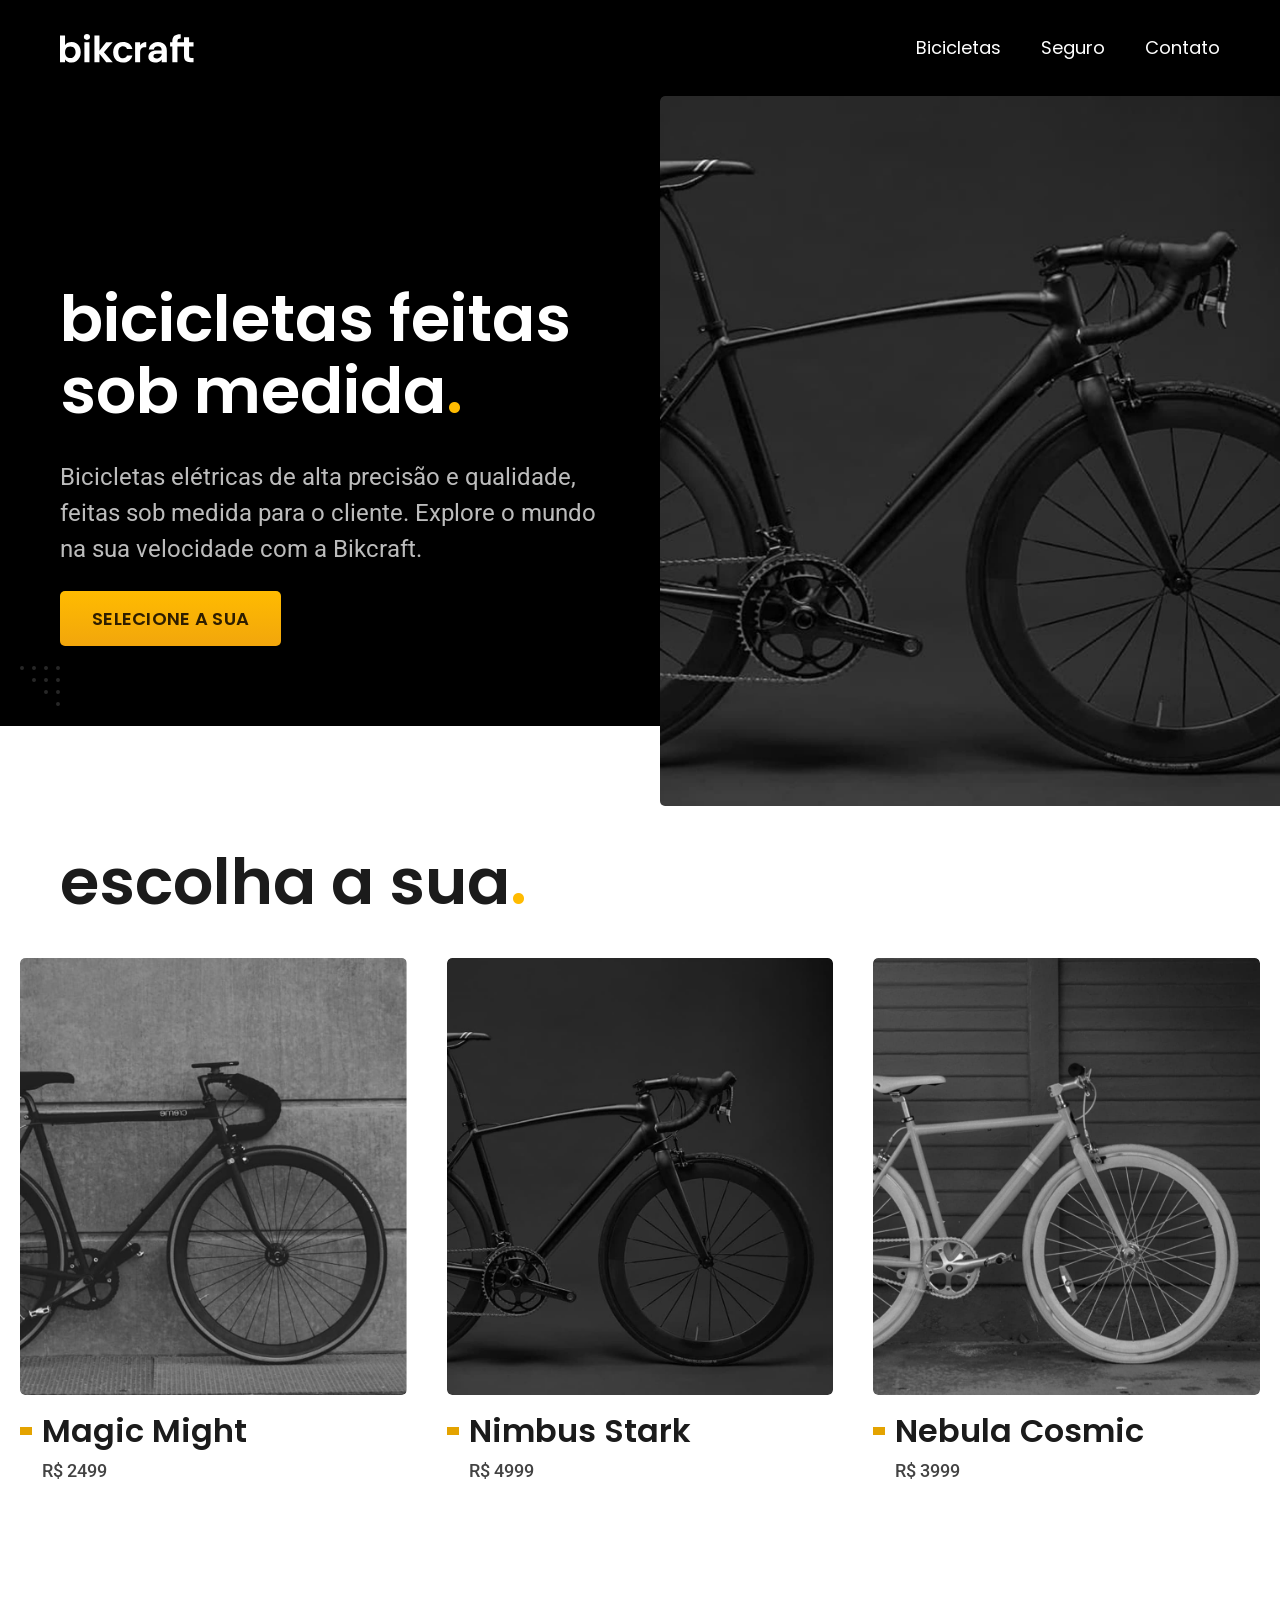
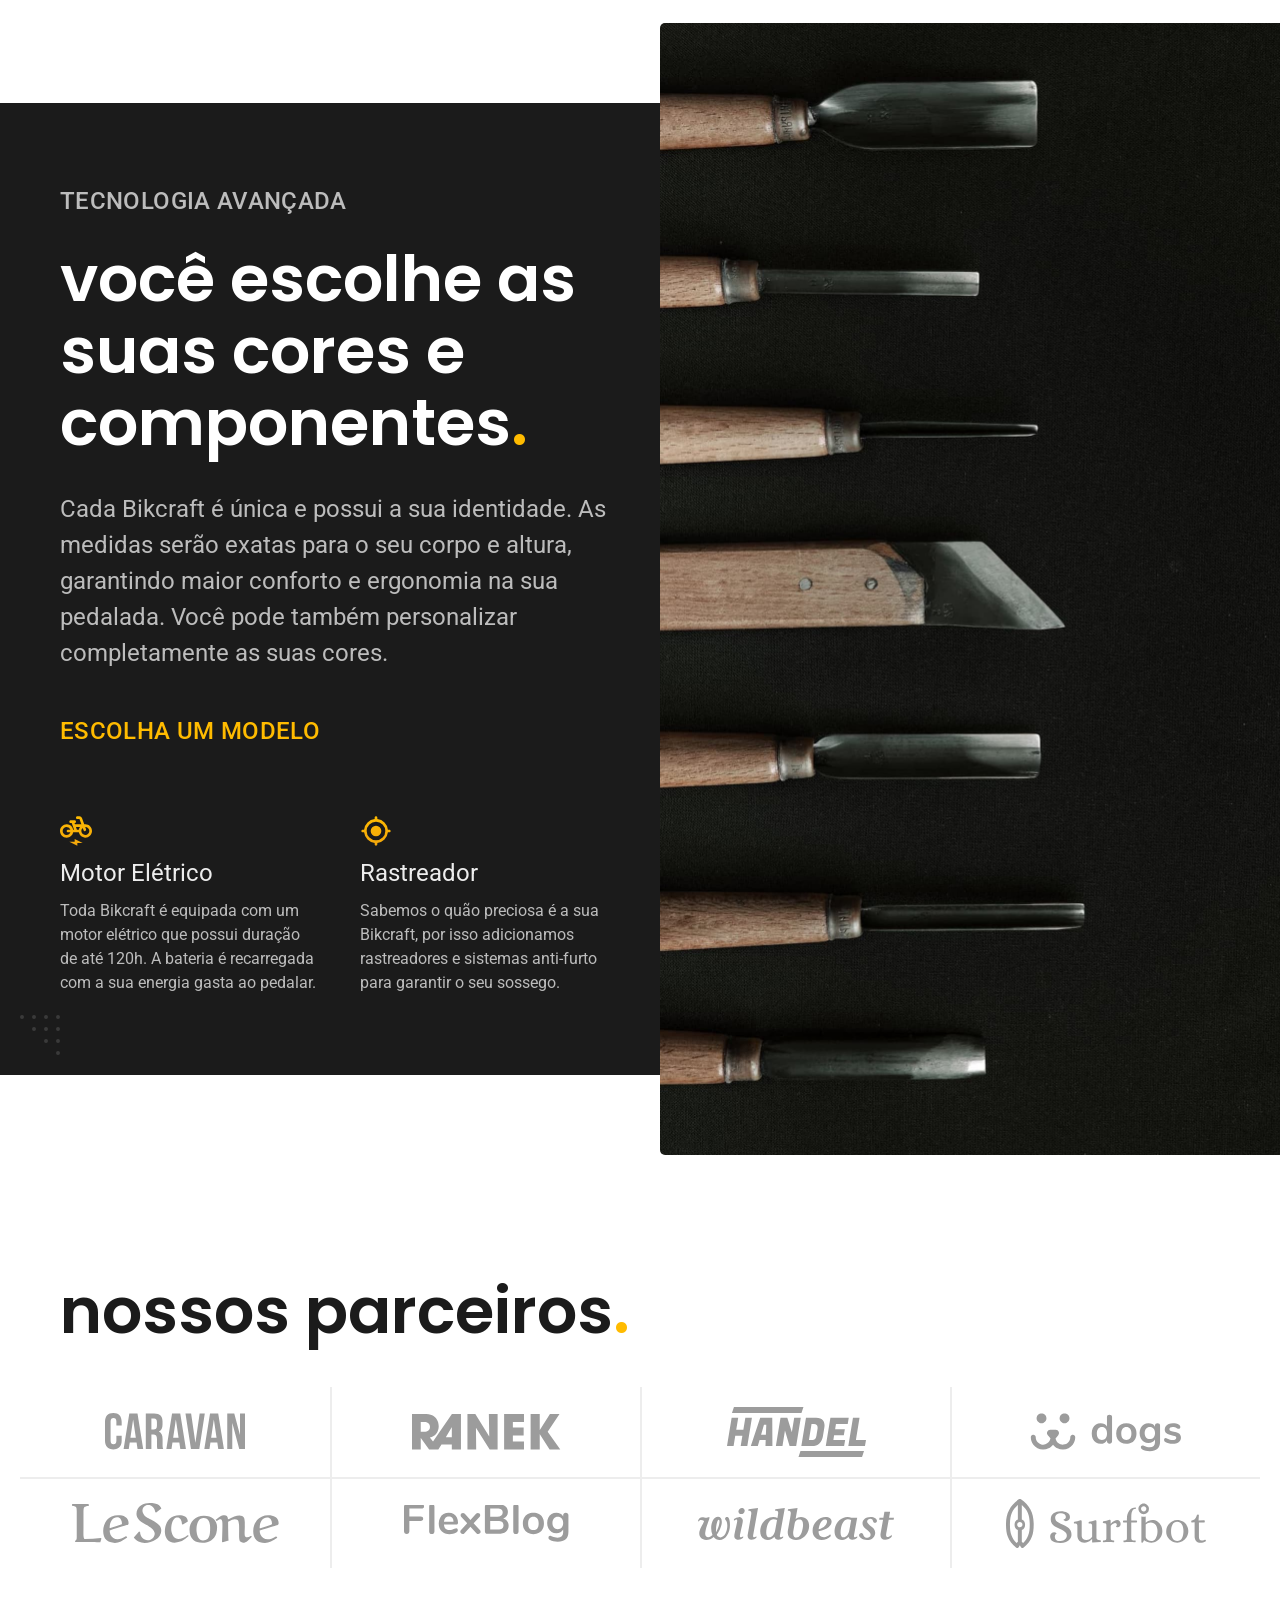
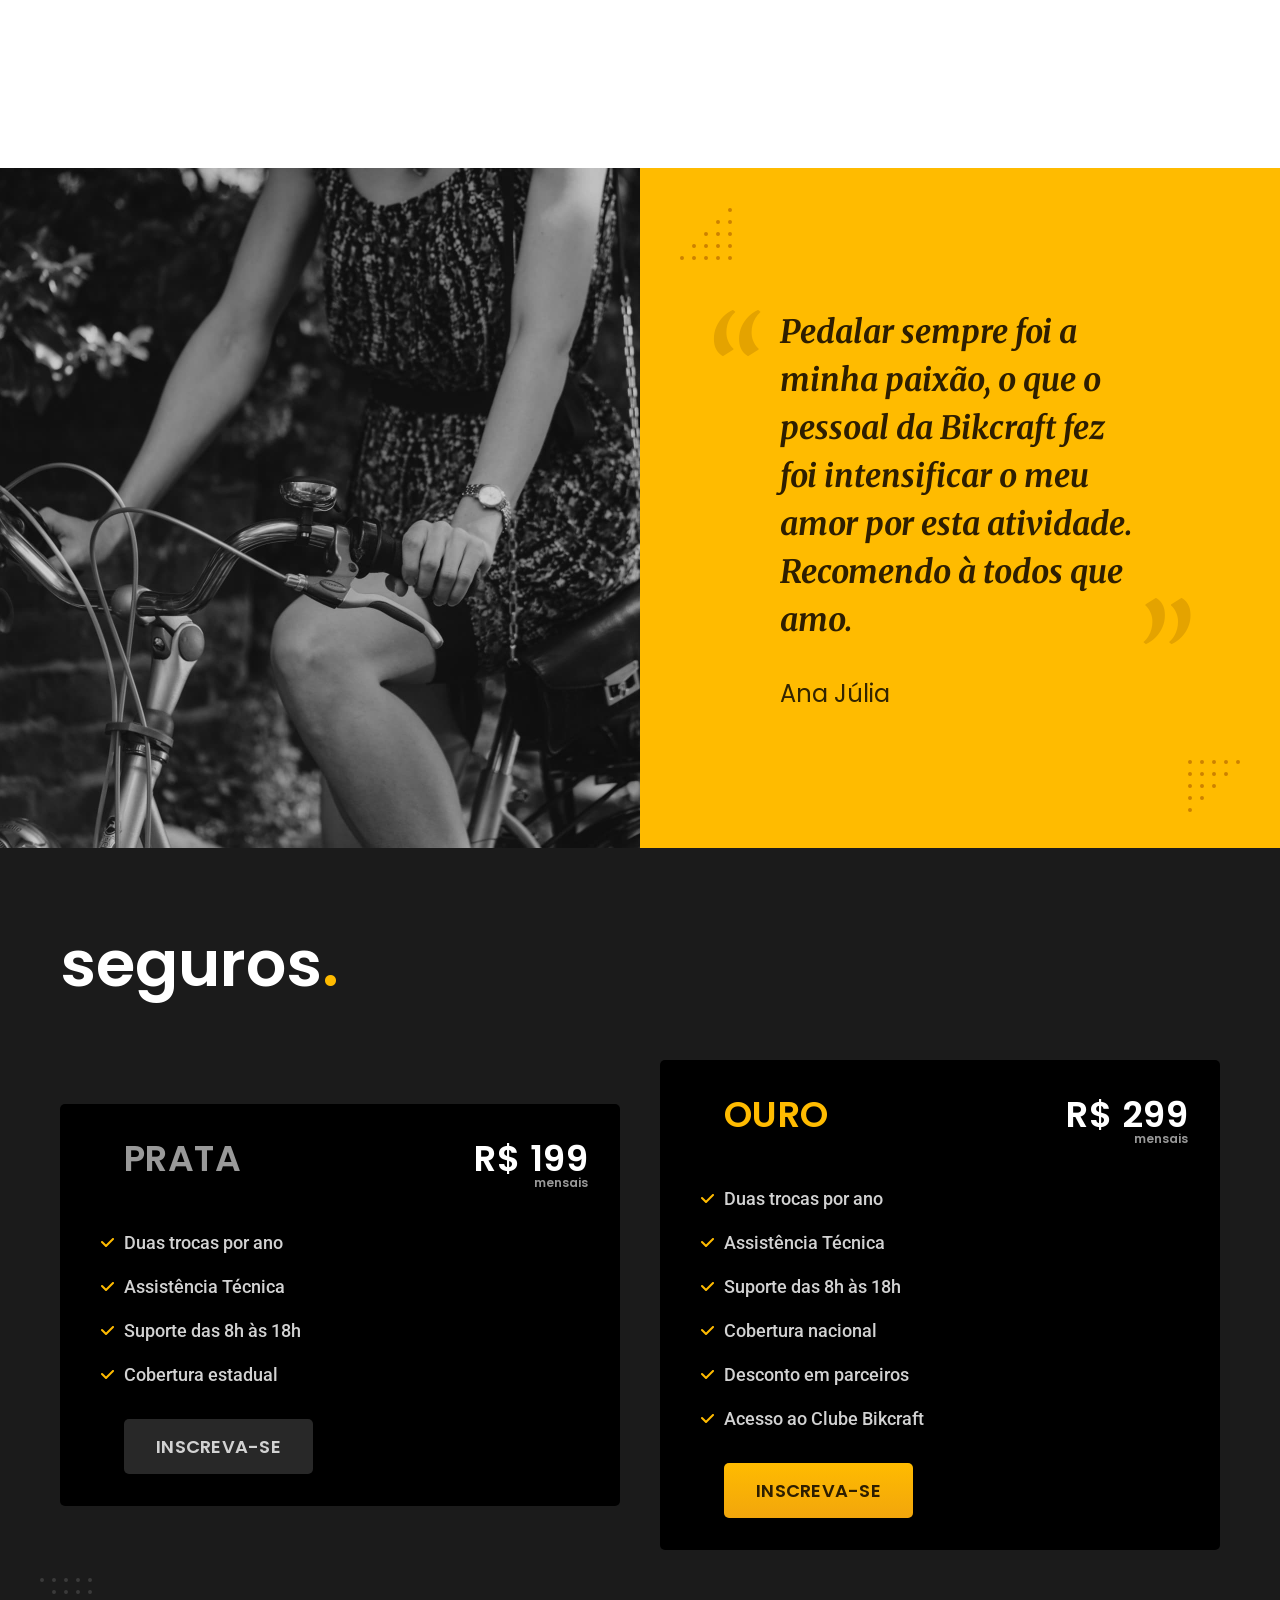
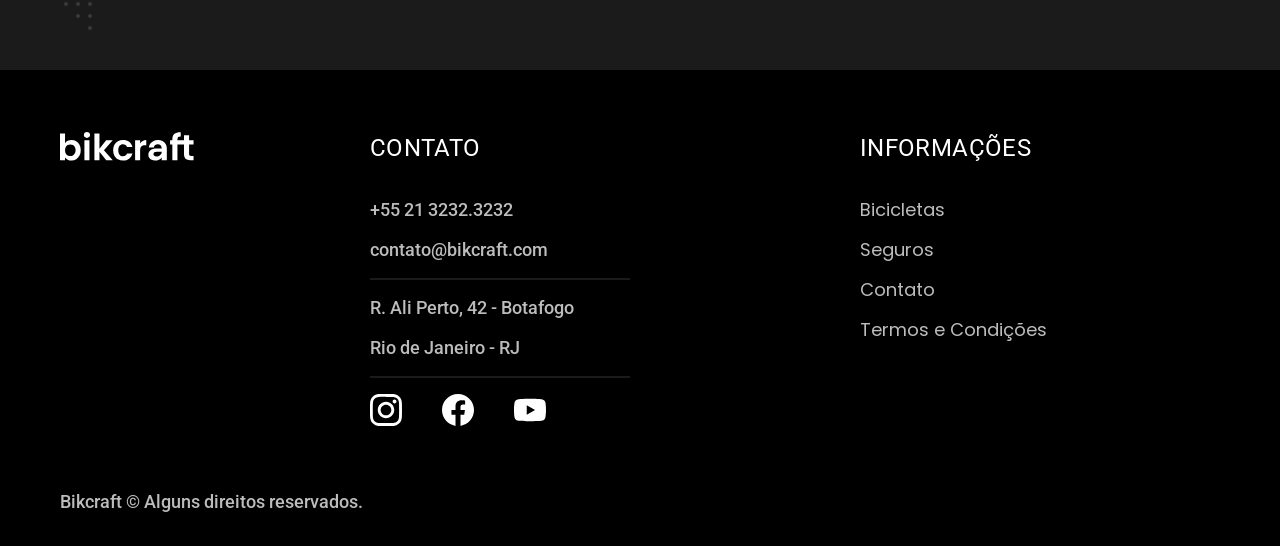
==== index.html @ 981a1fdb "feat: cria estrutura base dos formularios da pagina de  orcamento" ====
<!DOCTYPE html>
<html lang="pt-br">

<head>
  <meta charset="UTF-8">
  <meta name="viewport" content="width=device-width, initial-scale=1.0">

  <title>Bikcraft - Bicicletas Elétricas</title>
  <meta name="description" content="Bicicletas elétricas de alta precisão e qualidade,  feitas sob medida para o cliente. Explore o mundo na sua velocidade com a Bikcraft.">

  <link rel="shortcut icon" href="favicon.svg" type="image/svg+xml">
  <link rel="stylesheet" href="./css/style.css">
  <link rel="preconnect" href="https://fonts.googleapis.com">
  <link rel="preconnect" href="https://fonts.gstatic.com" crossorigin>
  <link href="https://fonts.googleapis.com/css2?family=Merriweather:ital,opsz,wght@1,18..144,700&family=Poppins:wght@400;600&family=Roboto:ital,wght@0,100..900;1,100..900&display=swap" rel="stylesheet">
</head>

<body>

  <header class="header__bg bg-c12" id="header">
    <div class="header__container">

      <a href="./" aria-label="Página inicial da Bikcraft">
        <img src="./img/bikcraft.svg" alt="Logo Bikcraft">
      </a>

      <nav aria-label="Principal">
        <ul class="header__menu font-1-m cor-0">
          <li><a href="./bicicletas.html">Bicicletas</a></li>
          <li><a href="./seguro.html">Seguro</a></li>
          <li><a href="./contato.html">Contato</a></li>
        </ul>

      </nav>
    </div>
  </header>

  <main class="main__bg bg-c12">
    <div class="main__container container">

      <div class="main__wrapper">
        <h1 class="main__titulo font-1-xxl cor-0">bicicletas feitas sob medida<span class="cor-p1">.</span></h1>

        <p class="font-2-l cor-5">Bicicletas elétricas de alta precisão e qualidade, feitas sob medida para o cliente. Explore o mundo na sua velocidade com a Bikcraft.</p>

        <a class="btn" href="./bicicletas.html">selecione a sua</a>
      </div>

      <div class="main__img">
        <img src="./img/fotos/img-intro.jpg" alt="Foto da Bicicleta Nimbus Preta">
      </div>

    </div>
  </main>

  <article class="bicicletas">
    <h2 class="bicicletas__titulo font-1-xxl cor-11 container">escolha a sua<span class="cor-p1">.</span></h2>

    <ul class="bicicletas__lista">
      <li class="bicicletas__card">
        <a class="bicicletas__card-link" href="./bicicletas/magic.html">
          <div class="bicicletas__img-wrapper">
            <img src="./img/bicicletas/magic-home.jpg" alt="Bicicleta Magic Might Preta">
          </div>
          <div class="bicicletas__info">
            <h3 class="font-1-xl cor-11">Magic Might</h3>
            <span class="font-2-m cor-8">R$ 2499</span>
          </div>
        </a>
      </li>

      <li class="bicicletas__card">
        <a class="bicicletas__card-link" href="./bicicletas/nimbus.html">
          <div class="bicicletas__img-wrapper">
            <img src="./img/bicicletas/nimbus-home.jpg" alt="Bicicleta Nimbus Strak Preta">
          </div>
          <div class="bicicletas__info">
            <h3 class="font-1-xl cor-11">Nimbus Stark</h3>
            <span class="font-2-m cor-8">R$ 4999</span>
          </div>
        </a>
      </li>

      <li class="bicicletas__card">
        <a class="bicicletas__card-link" href="./bicicletas/nebula.html">
          <div class="bicicletas__img-wrapper">
            <img src="./img/bicicletas/nebula-home.jpg" alt="Bicicleta Nebula Cosmic Branca">
          </div>
          <div class="bicicletas__info">
            <h3 class="font-1-xl cor-11">Nebula Cosmic</h3>
            <span class="font-2-m cor-8">R$ 3999</span>
          </div>
        </a>
      </li>

    </ul>
  </article>

  <article class="tecnologia__bg bg-c11">
    <div class="tecnologia__container container">
      <div class="tecnologia__wrapper">

        <span class="font-2-l-b uppercase cor-5">tecnologia avançada</span>

        <h2 class="tecnologia__titulo font-1-xxl cor-0">você escolhe as suas cores e componentes<span class="cor-p1">.</span></h2>

        <p class="font-2-l cor-5">Cada Bikcraft é única e possui a sua identidade. As medidas serão exatas para o seu corpo e altura, garantindo maior conforto e ergonomia na sua pedalada. Você pode também personalizar completamente as suas cores.</p>

        <a class="tecnologia__link font-2-l-b cor-p1" id="tecnologia-link" href="./bicicletas.html">escolha um modelo</a>

        <ul class="tecnologia__infos">
          <li>
            <img src="./img/icones/eletrica.svg" alt="">
            <h3 class="font-2-l cor-2">Motor Elétrico</h3>
            <p class="font-2-s cor-5">Toda Bikcraft é equipada com um motor elétrico que possui duração de até 120h. A bateria é recarregada com a sua energia gasta ao pedalar.</p>
          </li>

          <li>
            <img src="./img/icones/rastreador.svg" alt="">
            <h3 class="font-2-l cor-2">Rastreador</h3>
            <p class="font-2-s cor-5">Sabemos o quão preciosa é a sua Bikcraft, por isso adicionamos rastreadores e sistemas anti-furto para garantir o seu sossego.</p>
          </li>
        </ul>


      </div>

      <div class="tecnologia__img">
        <img src="./img/fotos/tecnologia.jpg" alt="">
      </div>

    </div>

  </article>

  <section class="parceiros" aria-labelledby="parceiros-titulo">
    <h2 class="parceiros__titulo font-1-xxl cor-11 container" id="parceiros-titulo">nossos parceiros<span class="cor-p1">.</span></h2>

    <ul class="parceiros__lista">
      <li><img src="./img/parceiros/caravan.svg" alt="logo Caravan"></li>
      <li><img src="./img/parceiros/ranek.svg" alt="logo Ranek"></li>
      <li><img src="./img/parceiros/handel.svg" alt="logo Handel"></li>
      <li><img src="./img/parceiros/dogs.svg" alt="logo Dogs"></li>
      <li><img src="./img/parceiros/lescone.svg" alt="logo Lescone"></li>
      <li><img src="./img/parceiros/flexblog.svg" alt="logo Flexblog"></li>
      <li><img src="./img/parceiros/wildbeast.svg" alt="logo wildbeast"></li>
      <li><img src="./img/parceiros/surfbot.svg" alt="logo Surfbot"></li>
    </ul>
  </section>

  <section class="depoimentos bg-p1" aria-label="Depoimentos">

    <div class="depoimentos__img">
      <img src="./img/fotos/depoimento.jpg" alt="">
    </div>

    <div class="depoimentos__container">
      <blockquote>
        <p class="font-0 cor-p6">Pedalar sempre foi a minha paixão, o que o pessoal da Bikcraft fez foi intensificar o meu amor por esta atividade. Recomendo à todos que amo.</p>
      </blockquote>
      <span class="font-1-l cor-p5">Ana Júlia</span>
    </div>

  </section>

  <article class="seguros bg-c11">

    <h2 class="seguros__titulo container font-1-xxl">seguros<span class="cor-p1">.</span></h2>

    <div class="seguros__container container">

      <div class="seguros__card bg-c12">

        <div class="seguros__card-topo">

          <h3 class="font-1-ll uppercase cor-6">prata</h3>

          <div class="seguros__card-preco">
            <span class="seguros__valor font-1-ll uppercase cor-0">R$ 199</span>
            <span class="font-1-xs cor-6">mensais</span>
          </div>

        </div>

        <ul class="seguros__lista font-2-m cor-4">
          <li>Duas trocas por ano</li>
          <li>Assistência Técnica</li>
          <li>Suporte das 8h às 18h</li>
          <li>Cobertura estadual</li>
        </ul>

        <button class="btn secundario">Inscreva-se</button>

      </div>

      <div class="seguros__card bg-c12">

        <div class="seguros__card-topo">

          <h3 class="font-1-ll uppercase cor-p1">Ouro</h3>

          <div class="seguros__card-preco">
            <span class="seguros__valor font-1-ll uppercase cor-0">R$ 299</span>
            <span class="font-1-xs cor-6">mensais</span>
          </div>

        </div>

        <ul class="seguros__lista font-2-m cor-4">
          <li>Duas trocas por ano</li>
          <li>Assistência Técnica</li>
          <li>Suporte das 8h às 18h</li>
          <li>Cobertura nacional</li>
          <li>Desconto em parceiros</li>
          <li>Acesso ao Clube Bikcraft</li>
        </ul>

        <button class="btn">Inscreva-se</button>

      </div>

    </div>

  </article>

  <footer class="footer__bg bg-c12">
    <div class="footer__container container">
      <a href="#header"><img src="./img/bikcraft.svg" alt="Logo Bikcraft"></a>

      <div class="footer__contato">
        <h3 class="font-2-l uppercase cor-0">contato</h3>

        <ul class="footer__lista contato font-2-m cor-5">
          <li><a href="tel:+552132323232">+55 21 3232.3232</a></li>
          <li><a href="mailto:contato@bikcraft.com">contato@bikcraft.com</a></li>
          <li>R. Ali Perto, 42 - Botafogo</li>
          <li>Rio de Janeiro - RJ</li>
        </ul>

        <ul class="footer__lista redes">
          <li><a href="http://www.instagram.com" target="_blank"><img src="./img/redes/instagram-p 1.svg" alt="Perfil no Instagram"></a></li>

          <li><a href="http://www.facebook.com" target="_blank"><img src="./img/redes/facebook-p 1.svg" alt="Perfil no Facebook"></a></li>

          <li><a href="http://www.youtube.com" target="_blank"><img src="./img/redes/youtube-p 1.svg" alt="Canal do Youtube"></a></li>
        </ul>
      </div>

      <div class="footer__informacoes">
        <h3 class="font-2-l uppercase cor-0">informações</h3>

        <nav>
          <ul class="footer__lista font-1-m cor-5 ">
            <li><a href="./bicicletas.html" target="_blank">Bicicletas</a></li>
            <li><a href="./seguros.html" target="_blank">Seguros</a></li>
            <li><a href="./contato.html" target="_blank">Contato</a></li>
            <li><a href="./termos.html" target="_blank">Termos e Condições</a></li>
          </ul>
        </nav>

      </div>
    </div>

    <span class="footer__copyright container font-2-m cor-5">Bikcraft © Alguns direitos reservados.</span>

  </footer>

</body>

</html>
---- css/style.css ----
/* Global */
@import url(./global/global.css);
@import url(./utilidades/tipografia.css);
@import url(./utilidades/cores.css);

@import url(./global/header.css);
@import url(./global/footer.css);

/* Utilidades */
@import url(./utilidades/componentes.css);
@import url(./utilidades/formulario.css);

/* Home */
@import url(./home/main.css);
@import url(./home/bicicletas-home.css);
@import url(./home/tecnologia.css);
@import url(./home/parceiros.css);
@import url(./home/depoimentos.css);
@import url(./home/seguros.css);

/* Termos */
@import url(./termos/termos.css);

/* Bicicletas */
@import url(./bicicletas/bicicletas.css);

/* Seguros */
@import url(./seguros/seguros.css);
@import url(./seguros/vantagens.css);
@import url(./seguros/perguntas.css);

/* Nimbus Stark */
@import url(./nimbus/nimbus.css);
@import url(./nimbus/escolha.css);
@import url(./nimbus/seguro.css);

/* Contato */
@import url(./contato/contato.css);
@import url(./contato/localizacao.css);

/* Orçamento */
@import url(./orcamento/orcamento.css);
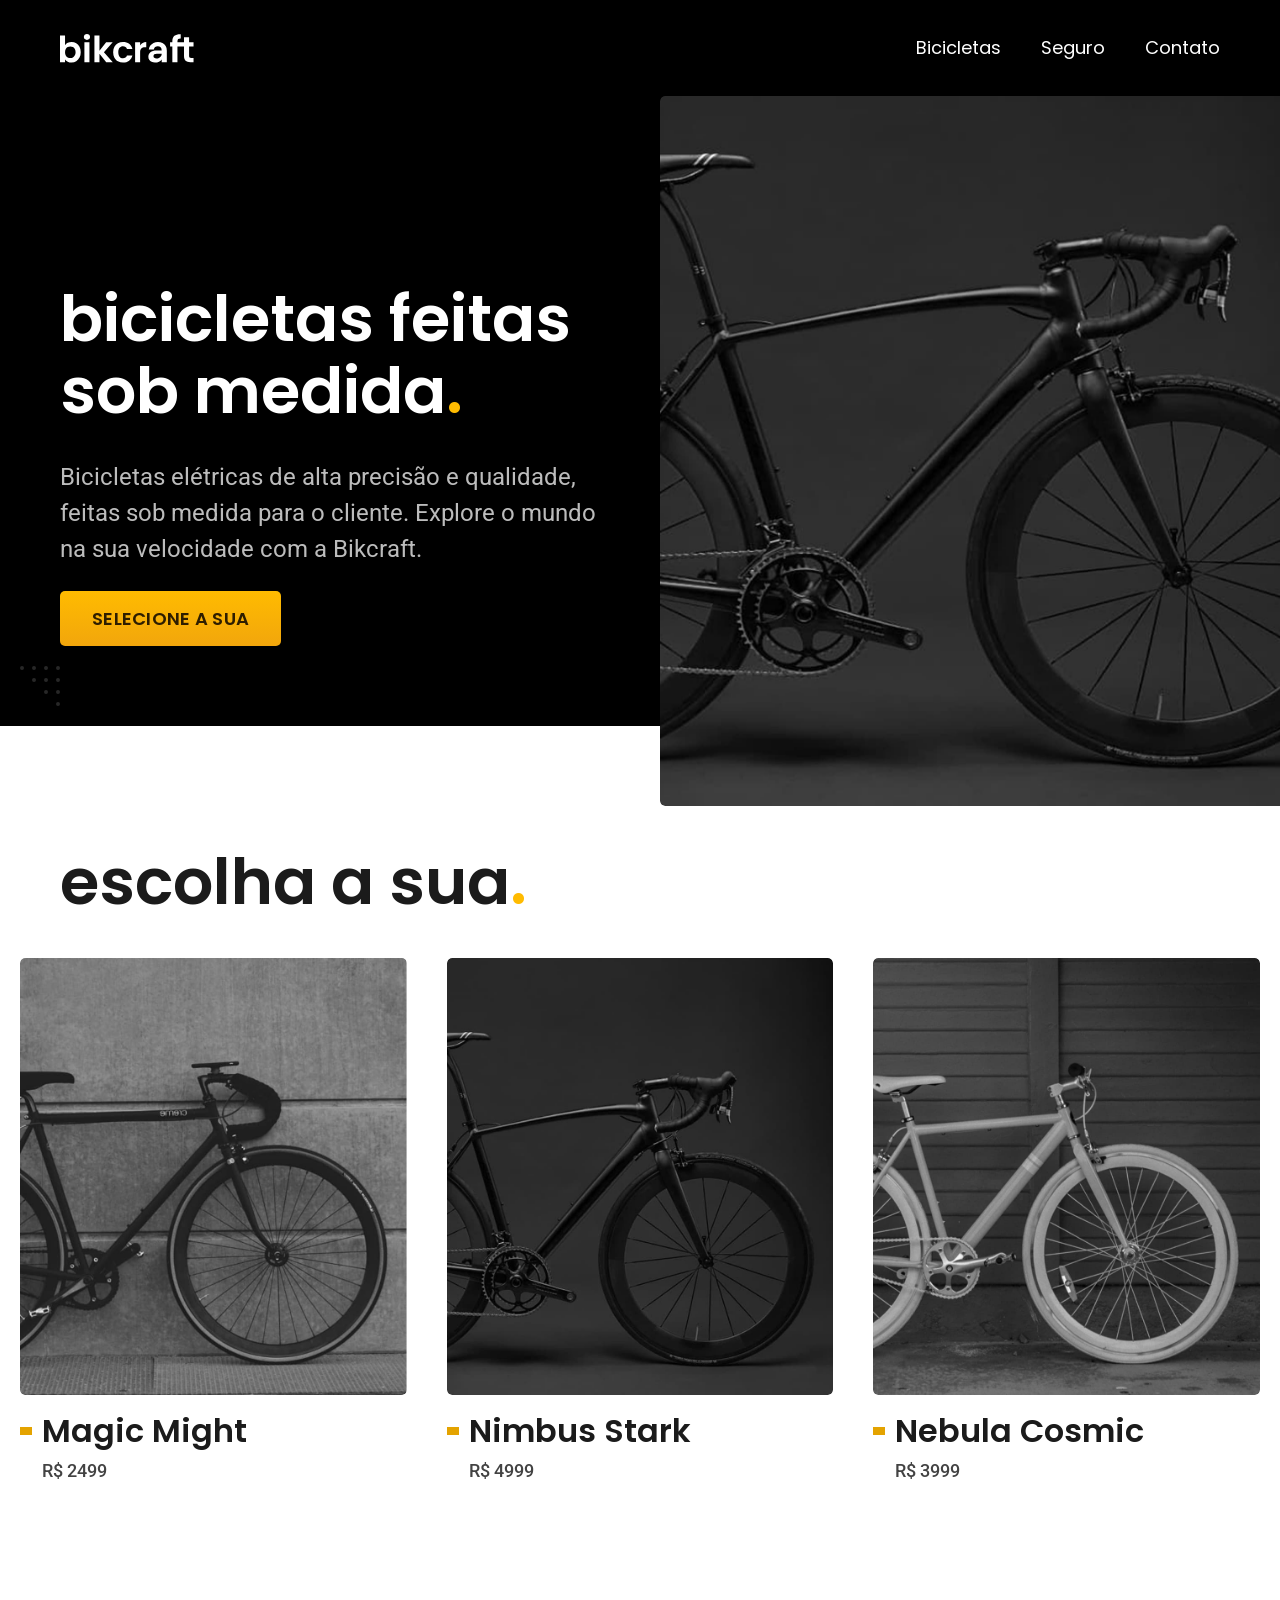
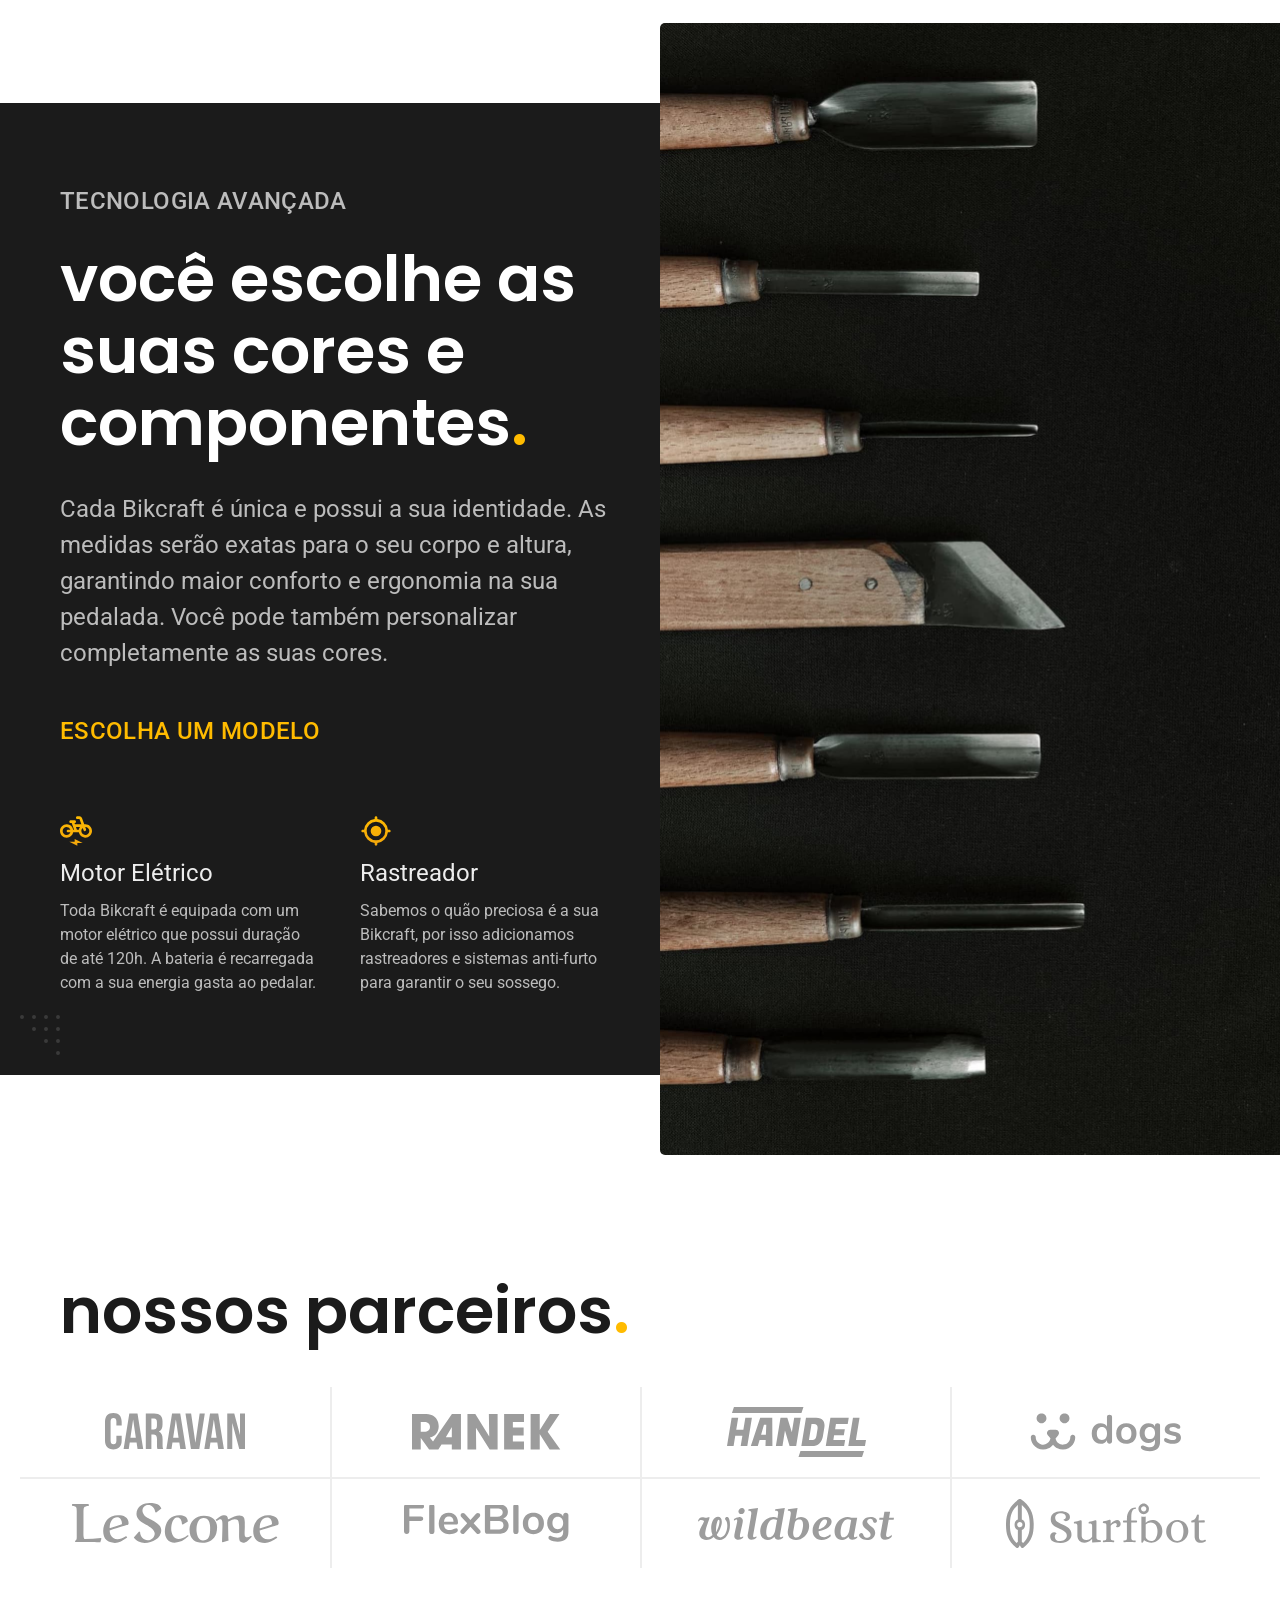
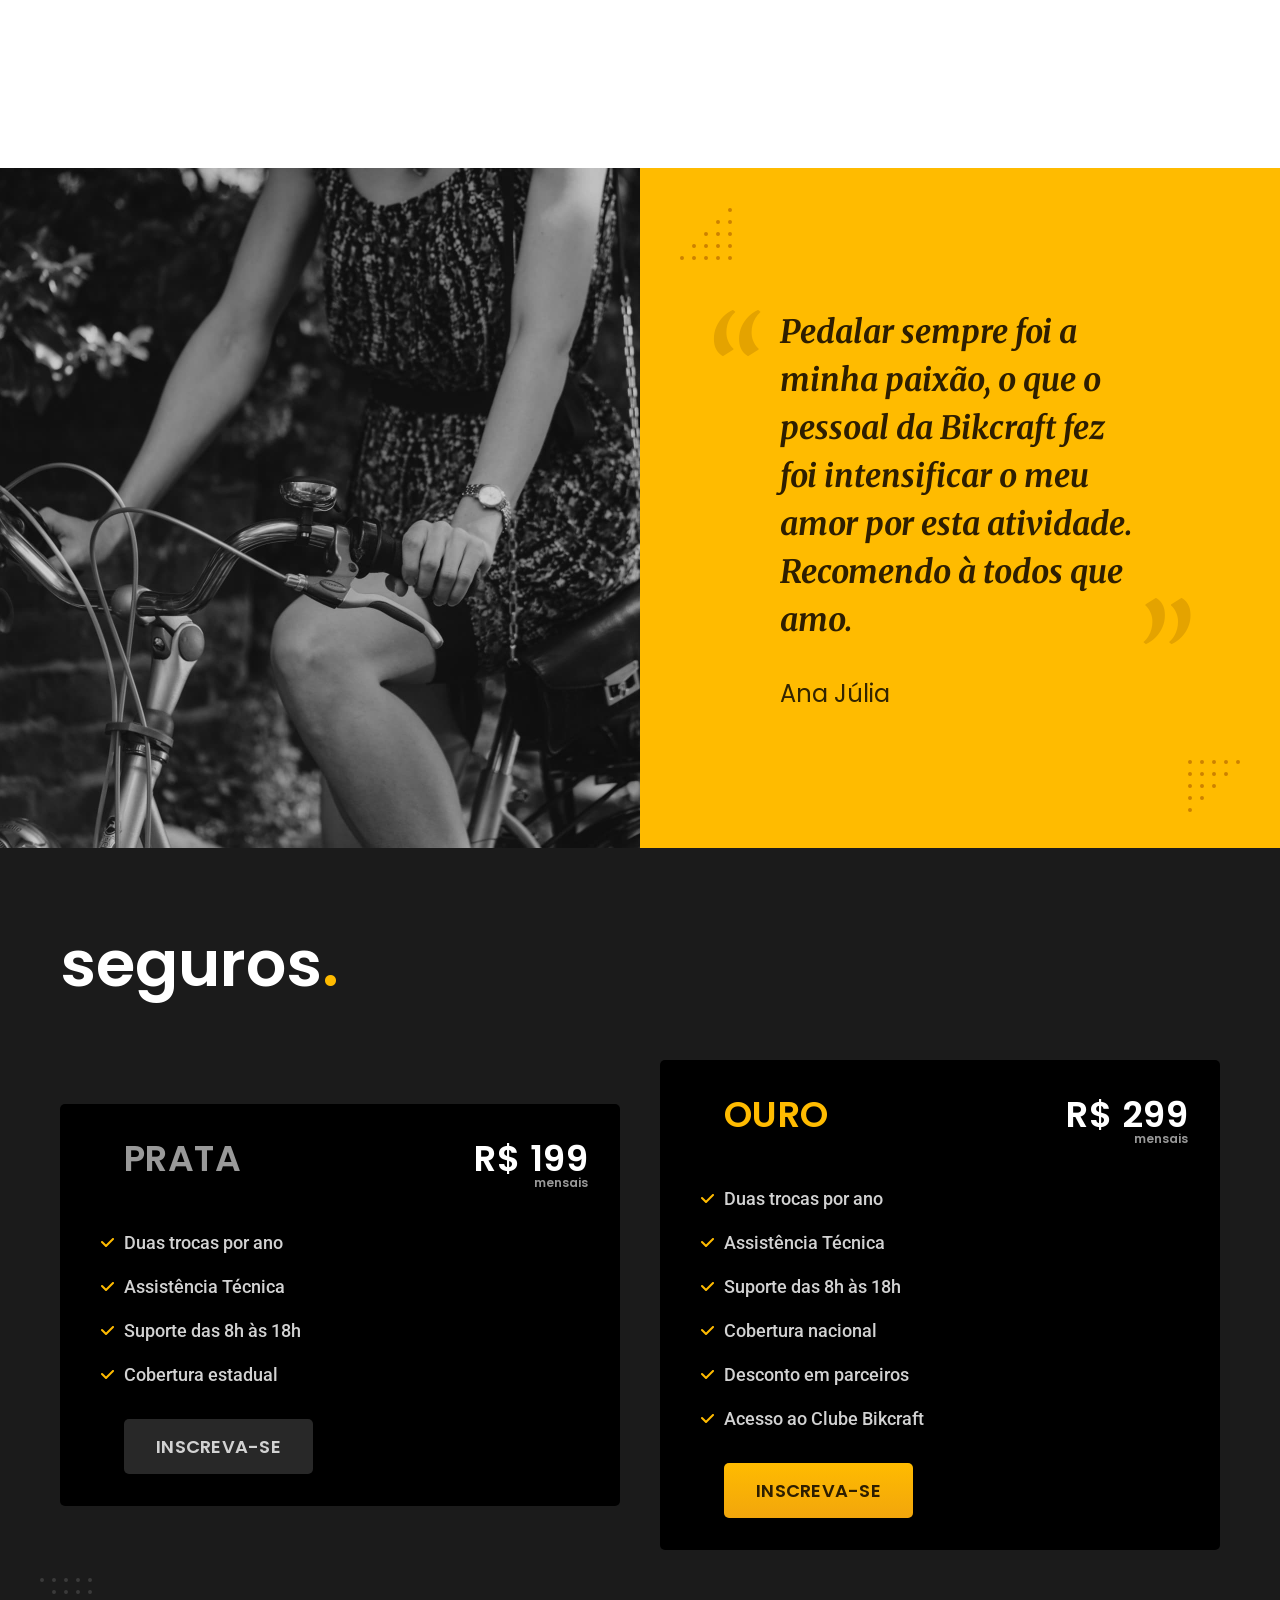
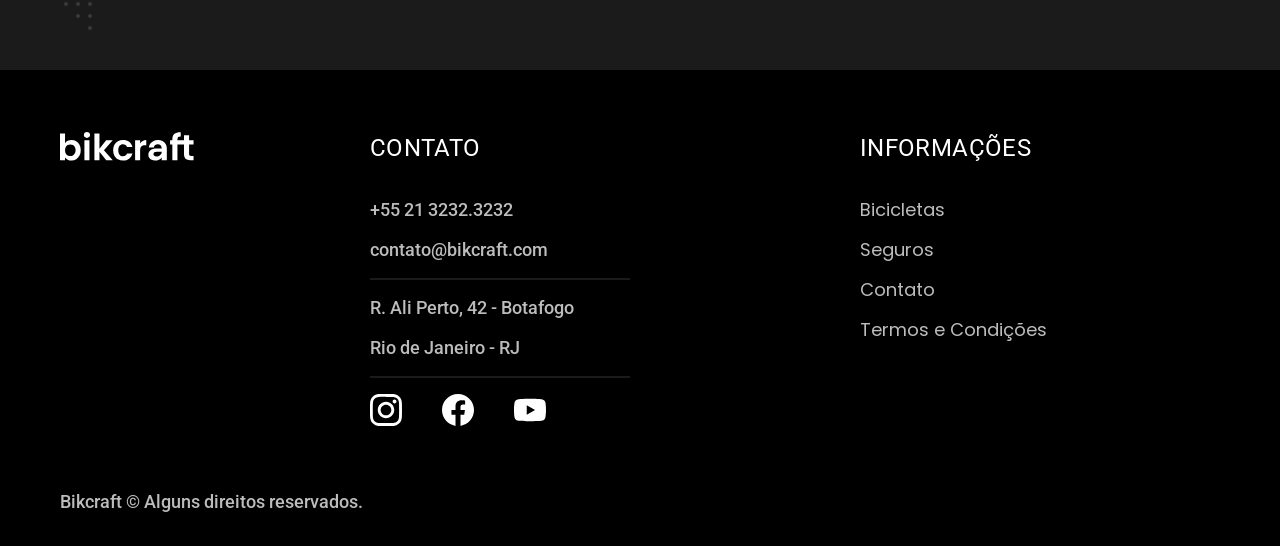
==== commit 9c17acdb: "fix: faz pequenos ajustes de performance" ====
--- a/index.html
+++ b/index.html
@@ -9,6 +9,7 @@
   <meta name="description" content="Bicicletas elétricas de alta precisão e qualidade,  feitas sob medida para o cliente. Explore o mundo na sua velocidade com a Bikcraft.">
 
   <link rel="shortcut icon" href="favicon.svg" type="image/svg+xml">
+  <link rel="preload" href="./css/style.css" as="style">
   <link rel="stylesheet" href="./css/style.css">
   <link rel="preconnect" href="https://fonts.googleapis.com">
   <link rel="preconnect" href="https://fonts.gstatic.com" crossorigin>
@@ -21,7 +22,7 @@
     <div class="header__container">
 
       <a href="./" aria-label="Página inicial da Bikcraft">
-        <img src="./img/bikcraft.svg" alt="Logo Bikcraft">
+        <img src="./img/bikcraft.svg" width="136" height="32" alt="Logo Bikcraft">
       </a>
 
       <nav aria-label="Principal">
@@ -46,9 +47,10 @@
         <a class="btn" href="./bicicletas.html">selecione a sua</a>
       </div>
 
-      <div class="main__img">
-        <img src="./img/fotos/img-intro.jpg" alt="Foto da Bicicleta Nimbus Preta">
-      </div>
+      <picture class="main__img">
+        <source media="(max-width: 1200px)" srcset="./img/bicicletas/nimbus.jpg">
+        <img src="./img/fotos/img-intro.jpg" width="710" height="802" alt="Foto da Bicicleta Nimbus Preta">
+      </picture>
 
     </div>
   </main>
@@ -60,7 +62,7 @@
       <li class="bicicletas__card">
         <a class="bicicletas__card-link" href="./bicicletas/magic.html">
           <div class="bicicletas__img-wrapper">
-            <img src="./img/bicicletas/magic-home.jpg" alt="Bicicleta Magic Might Preta">
+            <img src="./img/bicicletas/magic-home.jpg" width="920" height="1040" alt="Bicicleta Magic Might Preta">
           </div>
           <div class="bicicletas__info">
             <h3 class="font-1-xl cor-11">Magic Might</h3>
@@ -72,7 +74,7 @@
       <li class="bicicletas__card">
         <a class="bicicletas__card-link" href="./bicicletas/nimbus.html">
           <div class="bicicletas__img-wrapper">
-            <img src="./img/bicicletas/nimbus-home.jpg" alt="Bicicleta Nimbus Strak Preta">
+            <img src="./img/bicicletas/nimbus-home.jpg" width="920" height="1040" alt="Bicicleta Nimbus Strak Preta">
           </div>
           <div class="bicicletas__info">
             <h3 class="font-1-xl cor-11">Nimbus Stark</h3>
@@ -84,7 +86,7 @@
       <li class="bicicletas__card">
         <a class="bicicletas__card-link" href="./bicicletas/nebula.html">
           <div class="bicicletas__img-wrapper">
-            <img src="./img/bicicletas/nebula-home.jpg" alt="Bicicleta Nebula Cosmic Branca">
+            <img src="./img/bicicletas/nebula-home.jpg" width="920" height="1040" alt="Bicicleta Nebula Cosmic Branca">
           </div>
           <div class="bicicletas__info">
             <h3 class="font-1-xl cor-11">Nebula Cosmic</h3>
@@ -110,13 +112,13 @@
 
         <ul class="tecnologia__infos">
           <li>
-            <img src="./img/icones/eletrica.svg" alt="">
+            <img src="./img/icones/eletrica.svg" width="32" height="32" alt="">
             <h3 class="font-2-l cor-2">Motor Elétrico</h3>
             <p class="font-2-s cor-5">Toda Bikcraft é equipada com um motor elétrico que possui duração de até 120h. A bateria é recarregada com a sua energia gasta ao pedalar.</p>
           </li>
 
           <li>
-            <img src="./img/icones/rastreador.svg" alt="">
+            <img src="./img/icones/rastreador.svg" width="32" height="32" alt="">
             <h3 class="font-2-l cor-2">Rastreador</h3>
             <p class="font-2-s cor-5">Sabemos o quão preciosa é a sua Bikcraft, por isso adicionamos rastreadores e sistemas anti-furto para garantir o seu sossego.</p>
           </li>
@@ -126,7 +128,7 @@
       </div>
 
       <div class="tecnologia__img">
-        <img src="./img/fotos/tecnologia.jpg" alt="">
+        <img src="./img/fotos/tecnologia.jpg" width="1422" height="2274" alt="">
       </div>
 
     </div>
@@ -137,21 +139,21 @@
     <h2 class="parceiros__titulo font-1-xxl cor-11 container" id="parceiros-titulo">nossos parceiros<span class="cor-p1">.</span></h2>
 
     <ul class="parceiros__lista">
-      <li><img src="./img/parceiros/caravan.svg" alt="logo Caravan"></li>
-      <li><img src="./img/parceiros/ranek.svg" alt="logo Ranek"></li>
-      <li><img src="./img/parceiros/handel.svg" alt="logo Handel"></li>
-      <li><img src="./img/parceiros/dogs.svg" alt="logo Dogs"></li>
-      <li><img src="./img/parceiros/lescone.svg" alt="logo Lescone"></li>
-      <li><img src="./img/parceiros/flexblog.svg" alt="logo Flexblog"></li>
-      <li><img src="./img/parceiros/wildbeast.svg" alt="logo wildbeast"></li>
-      <li><img src="./img/parceiros/surfbot.svg" alt="logo Surfbot"></li>
+      <li><img src="./img/parceiros/caravan.svg" width="140" height="38" alt="logo Caravan"></li>
+      <li><img src="./img/parceiros/ranek.svg" width="149" height="36" alt="logo Ranek"></li>
+      <li><img src="./img/parceiros/handel.svg" width="139" height="50" alt="logo Handel"></li>
+      <li><img src="./img/parceiros/dogs.svg" width="152" height="39" alt="logo Dogs"></li>
+      <li><img src="./img/parceiros/lescone.svg" width="208" height="41" alt="logo Lescone"></li>
+      <li><img src="./img/parceiros/flexblog.svg" width="165" height="38" alt="logo Flexblog"></li>
+      <li><img src="./img/parceiros/wildbeast.svg" width="196" height="34" alt="logo wildbeast"></li>
+      <li><img src="./img/parceiros/surfbot.svg" width="200" height="49" alt="logo Surfbot"></li>
     </ul>
   </section>
 
   <section class="depoimentos bg-p1" aria-label="Depoimentos">
 
     <div class="depoimentos__img">
-      <img src="./img/fotos/depoimento.jpg" alt="">
+      <img src="./img/fotos/depoimento.jpg" width="1560" height="1360" alt="">
     </div>
 
     <div class="depoimentos__container">
@@ -225,7 +227,7 @@
 
   <footer class="footer__bg bg-c12">
     <div class="footer__container container">
-      <a href="#header"><img src="./img/bikcraft.svg" alt="Logo Bikcraft"></a>
+      <a href="#header"><img src="./img/bikcraft.svg" width="136" height="32" alt="Logo Bikcraft"></a>
 
       <div class="footer__contato">
         <h3 class="font-2-l uppercase cor-0">contato</h3>
@@ -238,11 +240,11 @@
         </ul>
 
         <ul class="footer__lista redes">
-          <li><a href="http://www.instagram.com" target="_blank"><img src="./img/redes/instagram-p 1.svg" alt="Perfil no Instagram"></a></li>
-
-          <li><a href="http://www.facebook.com" target="_blank"><img src="./img/redes/facebook-p 1.svg" alt="Perfil no Facebook"></a></li>
-
-          <li><a href="http://www.youtube.com" target="_blank"><img src="./img/redes/youtube-p 1.svg" alt="Canal do Youtube"></a></li>
+          <li><a href="http://www.instagram.com" target="_blank"><img src="./img/redes/instagram-p 1.svg" width="32" height="32" alt="Perfil no Instagram"></a></li>
+
+          <li><a href="http://www.facebook.com" target="_blank"><img src="./img/redes/facebook-p 1.svg" width="32" height="32" alt="Perfil no Facebook"></a></li>
+
+          <li><a href="http://www.youtube.com" target="_blank"><img src="./img/redes/youtube-p 1.svg" width="32" height="32" alt="Canal do Youtube"></a></li>
         </ul>
       </div>
 
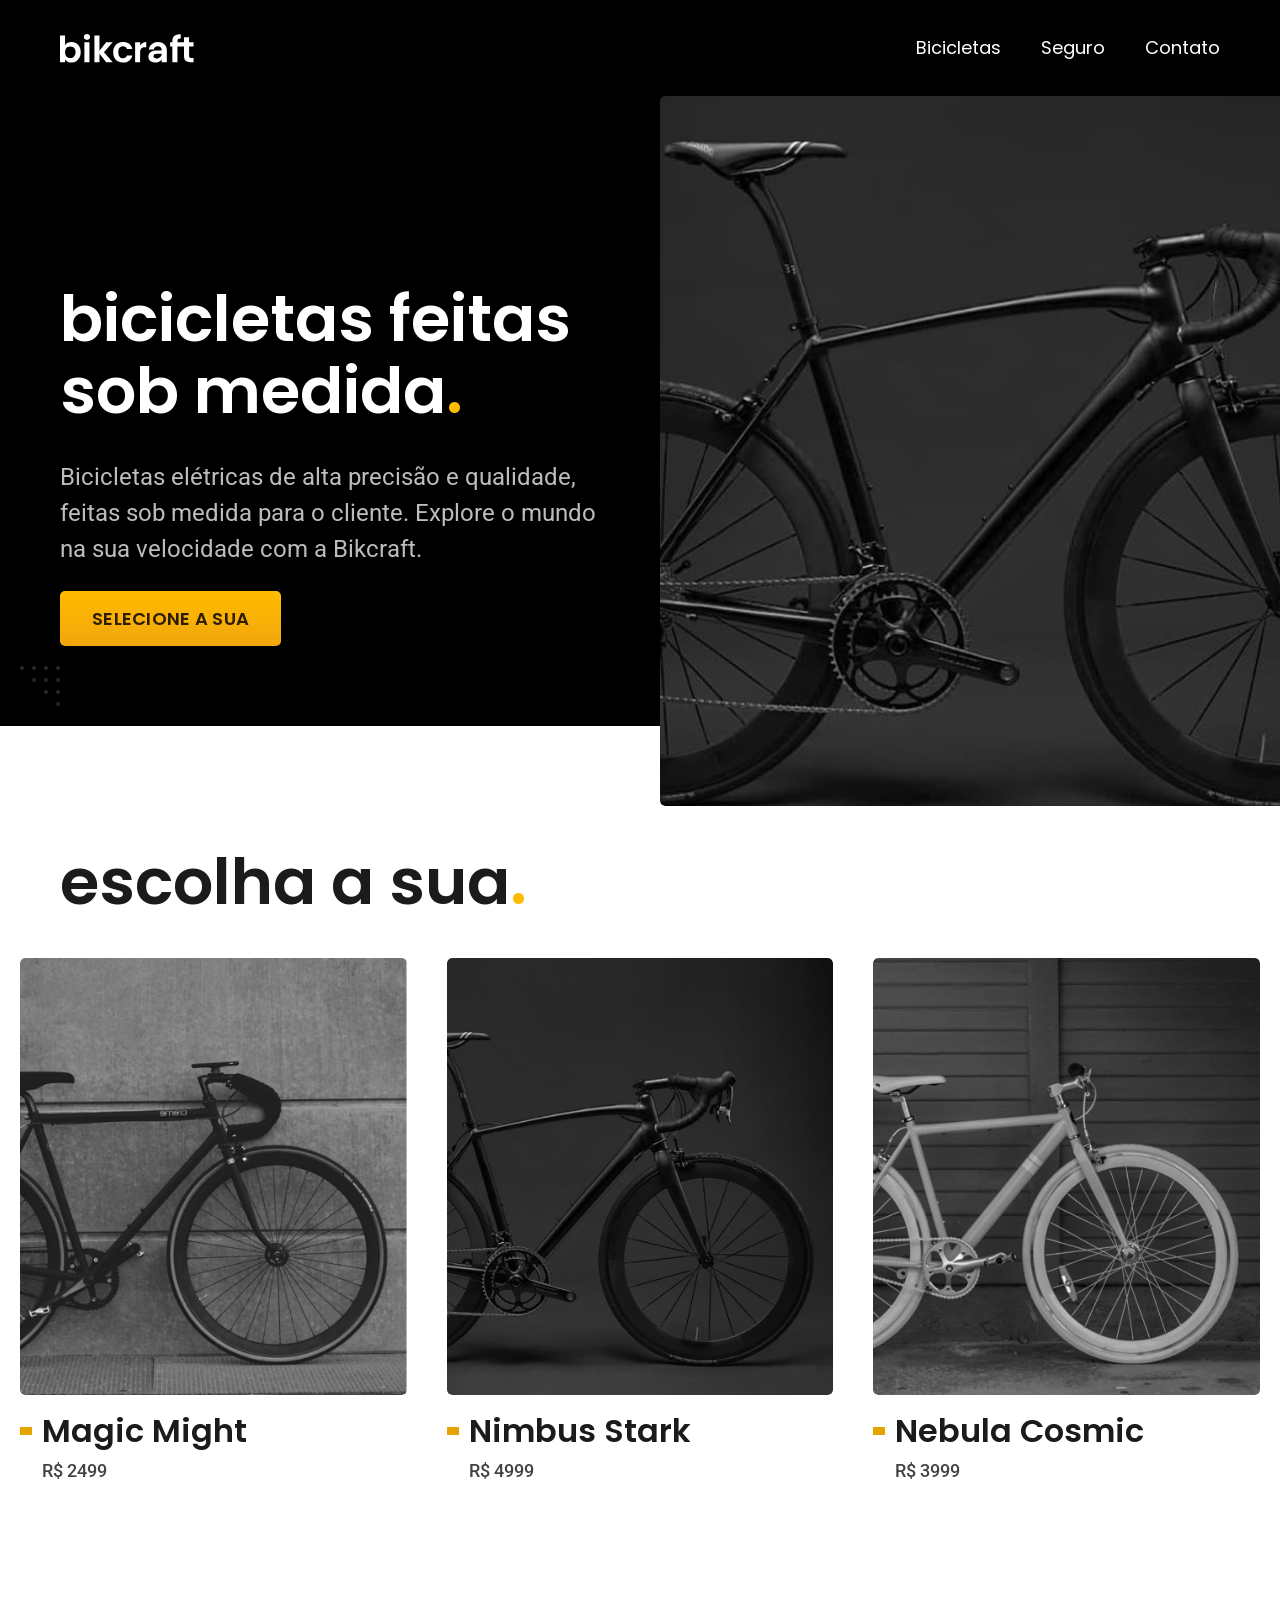
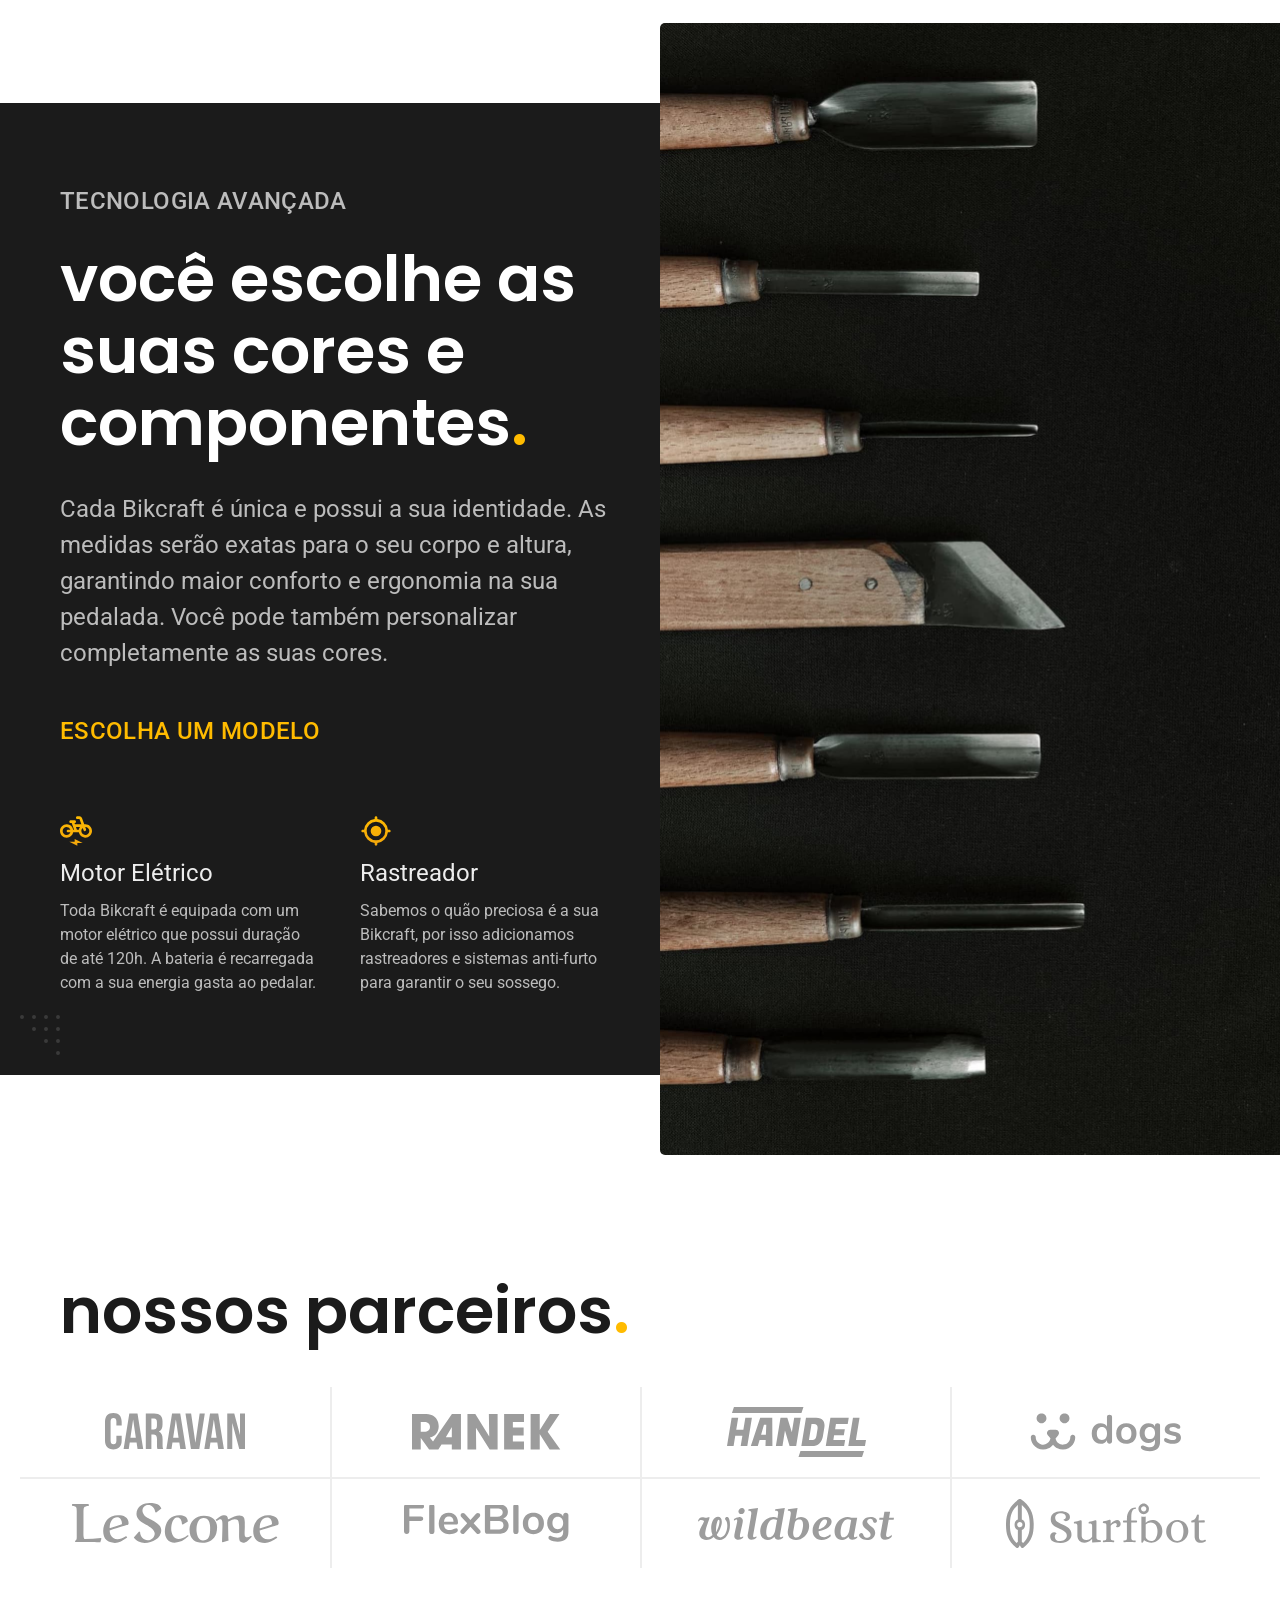
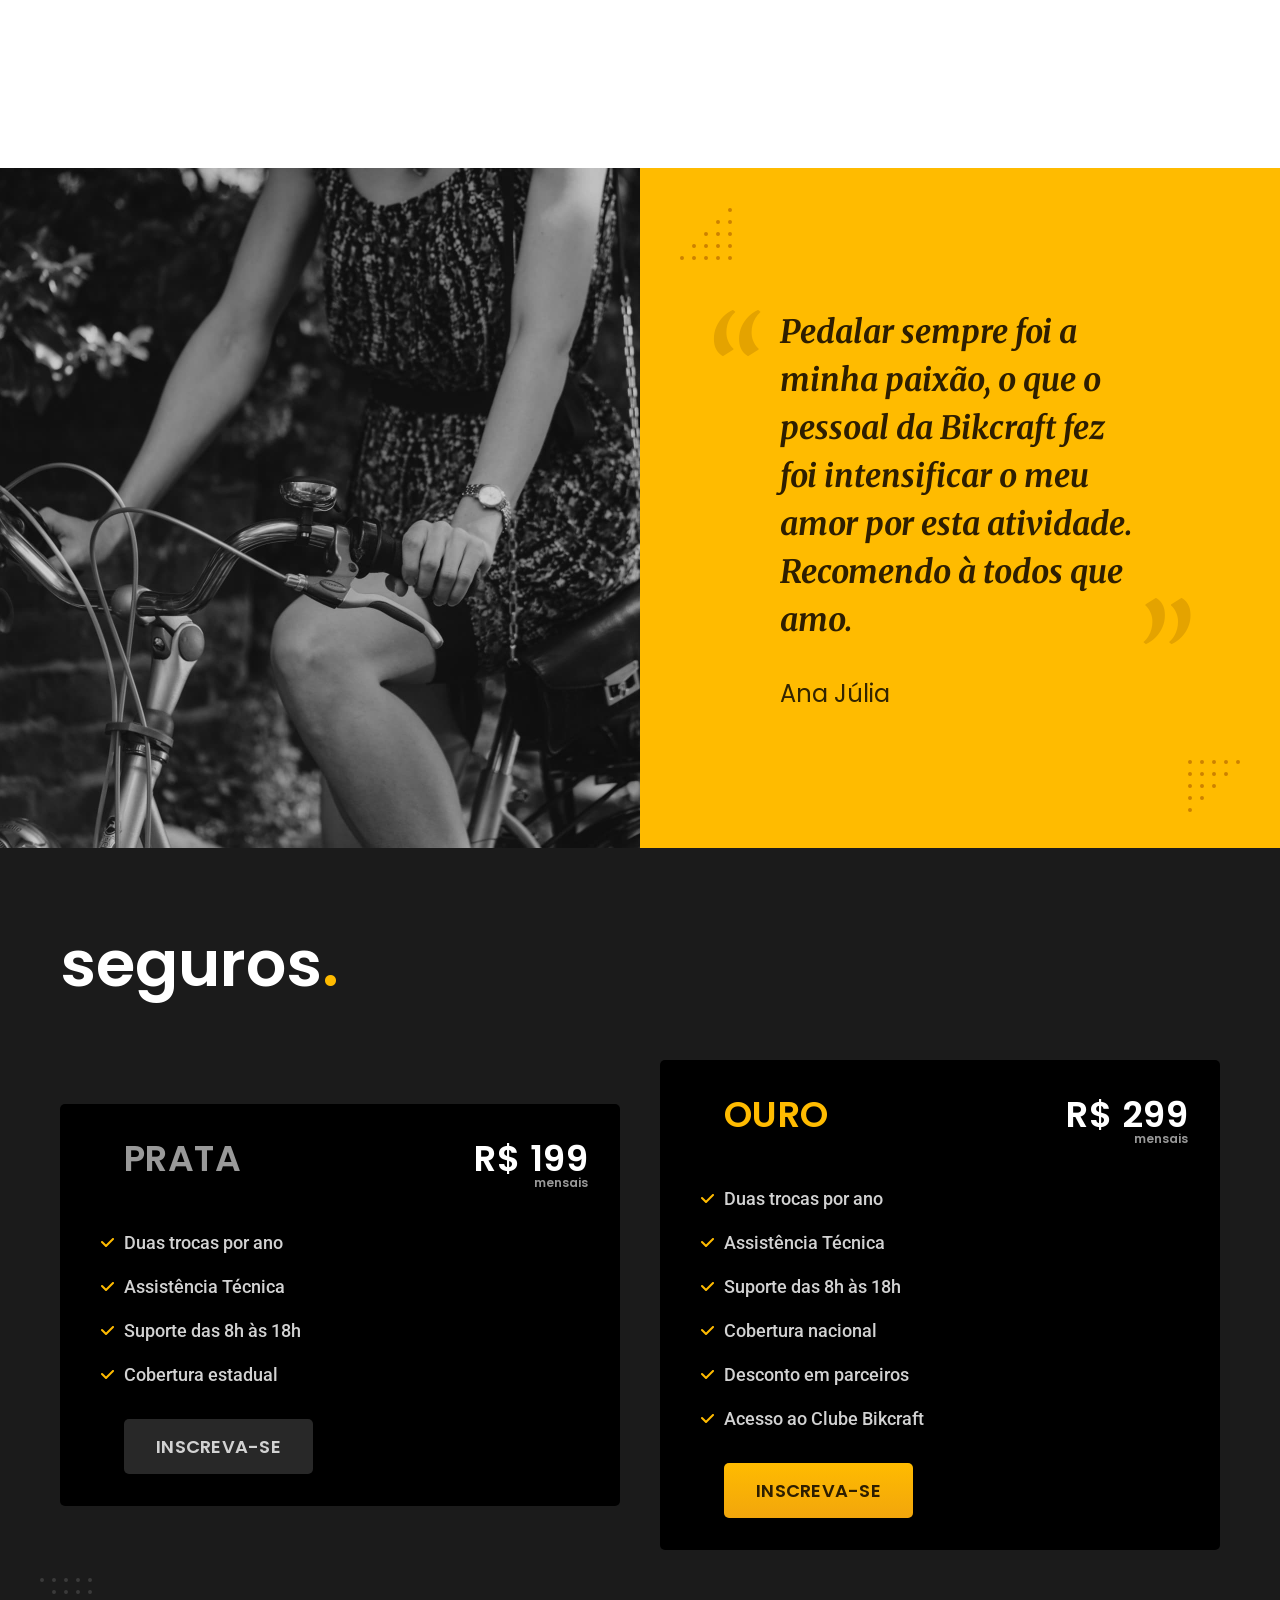
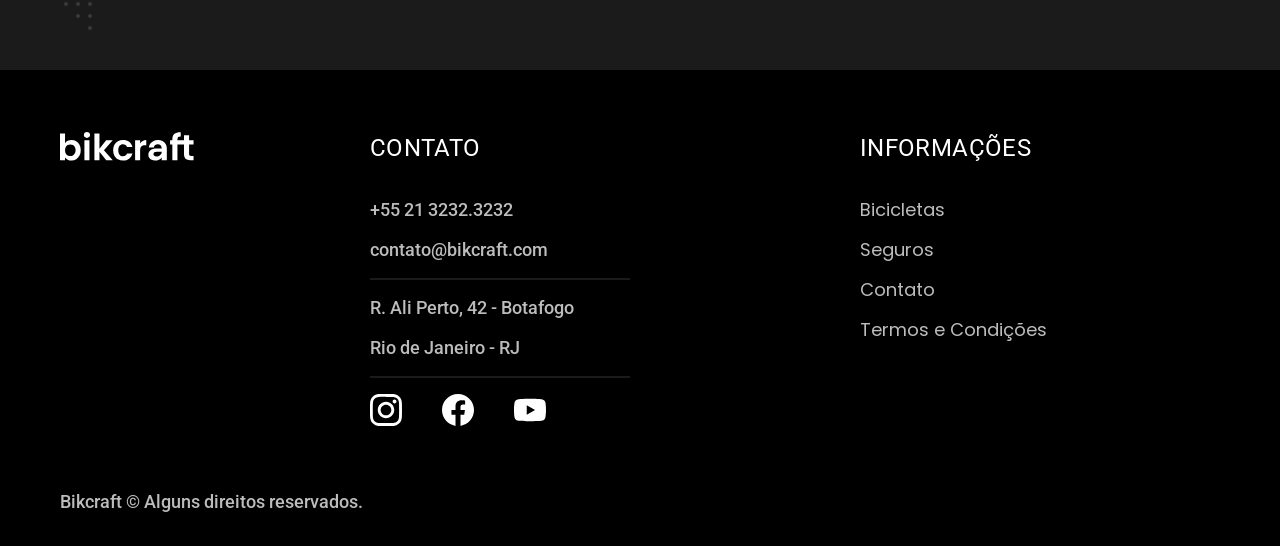
==== commit cc05bf2a: "fix/feat: corrige pequenos bugs de links e cria o js que marca a pagina atual no header" ====
--- a/index.html
+++ b/index.html
@@ -14,6 +14,7 @@
   <link rel="preconnect" href="https://fonts.googleapis.com">
   <link rel="preconnect" href="https://fonts.gstatic.com" crossorigin>
   <link href="https://fonts.googleapis.com/css2?family=Merriweather:ital,opsz,wght@1,18..144,700&family=Poppins:wght@400;600&family=Roboto:ital,wght@0,100..900;1,100..900&display=swap" rel="stylesheet">
+  <script src="./js/script.js" defer></script>
 </head>
 
 <body>
@@ -254,7 +255,7 @@
         <nav>
           <ul class="footer__lista font-1-m cor-5 ">
             <li><a href="./bicicletas.html" target="_blank">Bicicletas</a></li>
-            <li><a href="./seguros.html" target="_blank">Seguros</a></li>
+            <li><a href="./seguro.html" target="_blank">Seguros</a></li>
             <li><a href="./contato.html" target="_blank">Contato</a></li>
             <li><a href="./termos.html" target="_blank">Termos e Condições</a></li>
           </ul>
